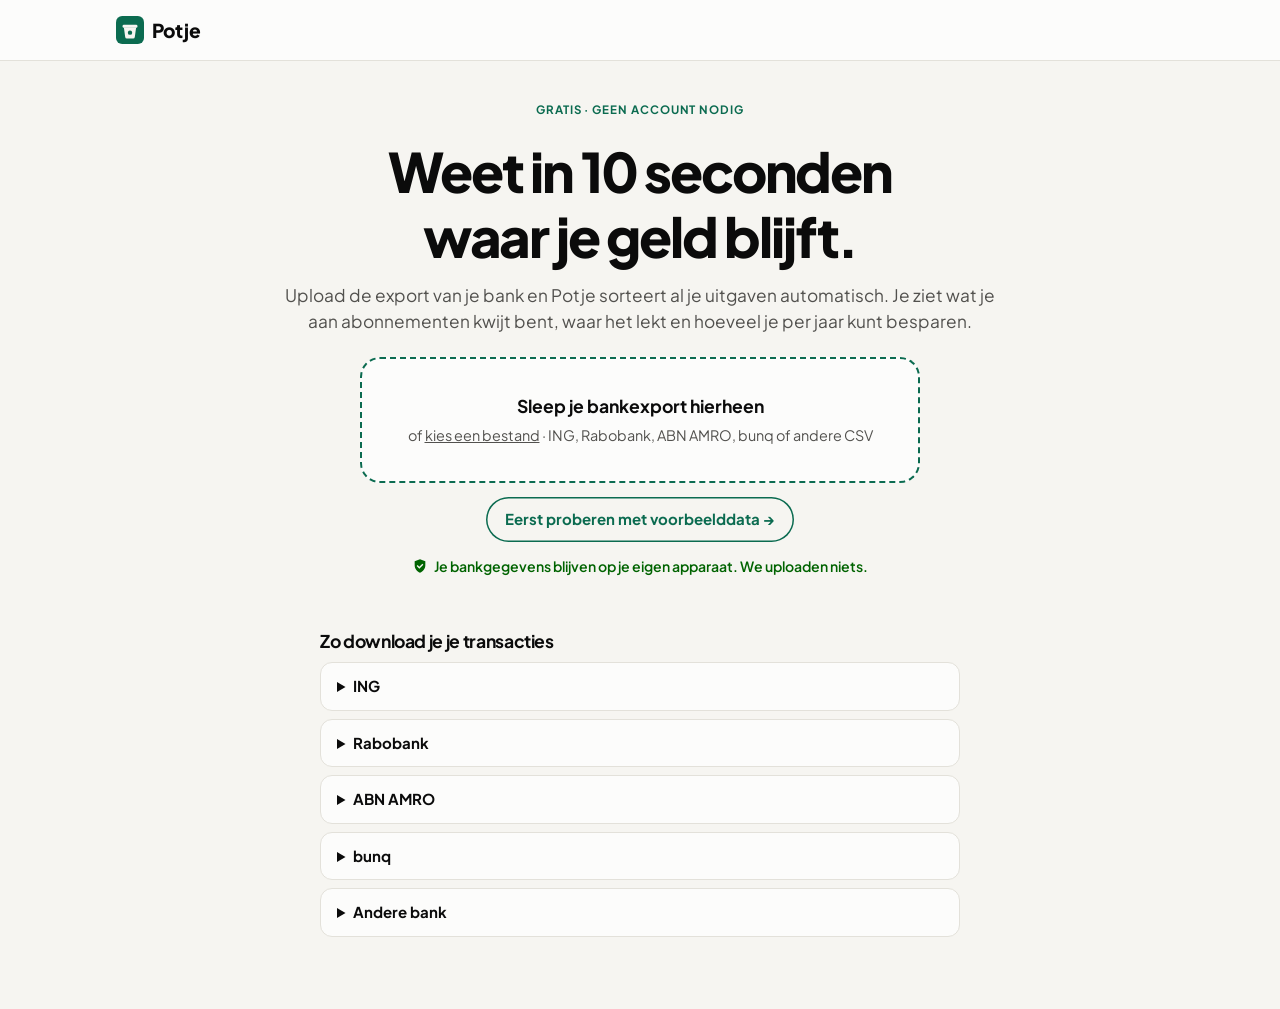
==== budgetapp/index.html @ 535c701e "Potje: budget-app MVP met bankimport, categorieën, vaste lasten, budgetten en bespaartips Draait vol" ====
<!doctype html>
<html lang="nl">
<head>
<meta charset="utf-8">
<meta name="viewport" content="width=device-width, initial-scale=1, viewport-fit=cover">
<title>Potje · Weet waar je geld blijft</title>
<meta name="description" content="Upload je bankexport en zie in 10 seconden waar je geld blijft, met elke week een concrete bespaartip. Je gegevens blijven op je eigen apparaat.">
<meta name="theme-color" content="#0b6b50">
<link rel="manifest" href="manifest.webmanifest">
<link rel="icon" href="icon.svg" type="image/svg+xml">
<link rel="apple-touch-icon" href="icon.svg">
<link rel="preconnect" href="https://fonts.googleapis.com">
<link rel="preconnect" href="https://fonts.gstatic.com" crossorigin>
<link href="https://fonts.googleapis.com/css2?family=Plus+Jakarta+Sans:wght@400;500;600;700;800&display=swap" rel="stylesheet">
<link rel="stylesheet" href="styles.css">
</head>
<body>
<div id="app"></div>
<div id="tooltip" role="status" aria-live="polite"></div>
<div id="toast" role="status" aria-live="polite"></div>
<input type="file" id="file" accept=".csv,.txt,.tab,text/csv,text/plain" multiple hidden>
<script src="js/parsers.js"></script>
<script src="js/categorize.js"></script>
<script src="js/sample.js"></script>
<script src="js/app.js"></script>
</body>
</html>
---- budgetapp/styles.css ----
:root {
  color-scheme: light;
  --bg: #f6f5f1;
  --surface: #fcfcfb;
  --surface-2: #f0efec;
  --border: #e3e1da;
  --text: #0b0b0b;
  --text-2: #52514e;
  --text-3: #75736d;
  --brand: #0b6b50;
  --brand-ink: #ffffff;
  --brand-soft: #e3f2ec;
  --series: #2a78d6;
  --series-current: #184f95;
  --track: #ecebe6;
  --good: #0ca30c;
  --good-text: #006300;
  --warning: #fab219;
  --warning-text: #8a5a00;
  --critical: #d03b3b;
  --critical-text: #b42323;
  --shadow: 0 1px 2px rgba(20, 20, 10, .05), 0 4px 16px rgba(20, 20, 10, .04);
  --radius: 16px;
}
@media (prefers-color-scheme: dark) {
  :root:not([data-theme="light"]) {
    color-scheme: dark;
    --bg: #121211; --surface: #1a1a19; --surface-2: #232321; --border: #2f2f2c;
    --text: #f0efec; --text-2: #c3c2b7; --text-3: #9b9a92;
    --brand: #3cc39a; --brand-ink: #0b1f18; --brand-soft: #173a2f;
    --series: #3987e5; --series-current: #86b6ef; --track: #2a2a27;
    --good-text: #4fd14f; --warning-text: #fab219; --critical-text: #f08080;
    --shadow: none;
  }
}
:root[data-theme="dark"] {
  color-scheme: dark;
  --bg: #121211; --surface: #1a1a19; --surface-2: #232321; --border: #2f2f2c;
  --text: #f0efec; --text-2: #c3c2b7; --text-3: #9b9a92;
  --brand: #3cc39a; --brand-ink: #0b1f18; --brand-soft: #173a2f;
  --series: #3987e5; --series-current: #86b6ef; --track: #2a2a27;
  --good-text: #4fd14f; --warning-text: #fab219; --critical-text: #f08080;
  --shadow: none;
}

* { box-sizing: border-box; }
html { -webkit-text-size-adjust: 100%; }
body {
  margin: 0; background: var(--bg); color: var(--text);
  font: 15px/1.5 "Plus Jakarta Sans", system-ui, -apple-system, "Segoe UI", sans-serif;
  -webkit-font-smoothing: antialiased;
}
h1, h2, h3 { margin: 0; line-height: 1.2; letter-spacing: -0.02em; }
h2 { font-size: 1.1rem; }
p { margin: 0 0 .5rem; }
button, input, select { font: inherit; color: inherit; }
button { cursor: pointer; }
:focus-visible { outline: 2px solid var(--series); outline-offset: 2px; border-radius: 6px; }
.sr { position: absolute; width: 1px; height: 1px; overflow: hidden; clip: rect(0 0 0 0); }
.wrap { max-width: 1080px; margin: 0 auto; padding: 0 16px; }
.muted { color: var(--text-2); }
.small { font-size: .85rem; }
.eyebrow { text-transform: uppercase; letter-spacing: .08em; font-size: .72rem; font-weight: 700; color: var(--brand); margin-bottom: .4rem; }

/* knoppen */
.btn { border: 0; background: var(--brand); color: var(--brand-ink); padding: .7rem 1.2rem; border-radius: 999px; font-weight: 700; }
.btn:hover { filter: brightness(1.08); }
.btn.small { padding: .45rem .9rem; font-size: .88rem; white-space: nowrap; }
.btn.ghost { background: transparent; color: var(--brand); box-shadow: inset 0 0 0 1.5px var(--brand); }
.link { background: none; border: 0; padding: 0; color: var(--brand); font-weight: 600; text-decoration: underline; text-underline-offset: 3px; }

/* topbar */
.topbar { background: var(--surface); border-bottom: 1px solid var(--border); position: sticky; top: 0; z-index: 10; }
.topbar > .wrap { display: flex; align-items: center; gap: 12px; height: 60px; }
.logo { display: flex; align-items: center; gap: 8px; font-weight: 800; font-size: 1.2rem; letter-spacing: -0.03em; margin-right: auto; }
.month-select select { border: 1px solid var(--border); background: var(--surface-2); border-radius: 999px; padding: .4rem .8rem; font-weight: 600; max-width: min(46vw, 230px); }
.tabs { display: flex; gap: 4px; overflow-x: auto; scrollbar-width: none; }
.tabs button { background: none; border: 0; padding: .7rem .8rem; font-weight: 600; color: var(--text-2); border-bottom: 2.5px solid transparent; white-space: nowrap; }
.tabs button.active { color: var(--text); border-bottom-color: var(--brand); }
.sample-bar { margin-top: 12px; background: var(--brand-soft); border-radius: 12px; padding: .6rem 1rem; font-size: .9rem; }

main.wrap { padding-top: 20px; padding-bottom: 24px; display: grid; gap: 16px; }
.card { background: var(--surface); border: 1px solid var(--border); border-radius: var(--radius); padding: 20px; box-shadow: var(--shadow); min-width: 0; }
.card-head { display: flex; justify-content: space-between; align-items: baseline; gap: 12px; flex-wrap: wrap; margin-bottom: 14px; }
.card-head .muted { font-size: .85rem; }
.grid2 { display: grid; grid-template-columns: 1.2fr 1fr; gap: 16px; }
@media (max-width: 820px) { .grid2 { grid-template-columns: 1fr; } }

/* stat tiles */
.stats { display: grid; grid-template-columns: repeat(4, 1fr); gap: 12px; }
@media (max-width: 820px) { .stats { grid-template-columns: repeat(2, 1fr); } }
.stat { background: var(--surface); border: 1px solid var(--border); border-radius: var(--radius); padding: 14px 16px; display: flex; flex-direction: column; gap: 2px; box-shadow: var(--shadow); min-width: 0; }
.stat-label { font-size: .82rem; color: var(--text-2); font-weight: 600; }
.stat-value { font-size: clamp(1.25rem, 4vw, 1.7rem); font-weight: 800; letter-spacing: -0.03em; font-variant-numeric: tabular-nums; }
.stat.neg .stat-value { color: var(--critical-text); }
.delta { font-size: .78rem; color: var(--text-3); }
.delta.good { color: var(--good-text); }
.delta.bad { color: var(--critical-text); }

/* tip */
.tip-hero, .tip { display: flex; gap: 20px; justify-content: space-between; align-items: center; }
.tip-hero { background: var(--brand-soft); border-color: transparent; }
.tip-hero h2 { font-size: 1.3rem; margin-bottom: .5rem; }
.tip-hero p, .tip p { color: var(--text-2); max-width: 62ch; }
.tip-action { font-weight: 700; color: var(--brand) !important; margin: .4rem 0 0; }
.tip-save { text-align: center; flex: none; display: flex; flex-direction: column; min-width: 110px; }
.tip-save strong { font-size: 1.6rem; font-weight: 800; letter-spacing: -0.03em; color: var(--brand); }
.tip-save strong.neg { color: var(--critical-text); }
.tip-save span { font-size: .8rem; color: var(--text-2); }
.urgent { box-shadow: inset 4px 0 0 var(--critical); }
.more-tips { justify-self: start; margin-top: -8px; background: none; border: 0; color: var(--brand); font-weight: 700; padding: 0; }
@media (max-width: 600px) { .tip-hero, .tip { flex-direction: column; align-items: flex-start; } .tip-save { text-align: left; } }

/* horizontale staven */
.hbars { list-style: none; margin: 0; padding: 0; display: grid; gap: 4px; }
.hbar { width: 100%; display: grid; grid-template-columns: minmax(90px, 38%) 1fr auto; align-items: center; gap: 10px; background: none; border: 0; padding: 6px 4px; border-radius: 8px; text-align: left; }
.hbar:hover { background: var(--surface-2); }
.hbar-label { font-size: .88rem; font-weight: 600; overflow: hidden; text-overflow: ellipsis; white-space: nowrap; }
.hbar-track { height: 14px; display: block; }
.hbar-fill { display: block; height: 100%; background: var(--series); border-radius: 0 4px 4px 0; }
.hbar-value { font-size: .88rem; font-variant-numeric: tabular-nums; color: var(--text-2); min-width: 56px; text-align: right; }
.hint { font-size: .78rem; color: var(--text-3); margin: 10px 0 0; }

/* kolommen */
.cols { display: flex; align-items: flex-end; height: 190px; border-bottom: 1px solid var(--border); margin-bottom: 26px; }
.col { height: 100%; display: flex; flex-direction: column; justify-content: flex-end; align-items: center; background: none; border: 0; padding: 0 5px; position: relative; }
.col-bar { width: 100%; max-width: 44px; background: var(--series); border-radius: 4px 4px 0 0; opacity: .55; }
.col:hover .col-bar { opacity: .8; }
.col.current .col-bar { opacity: 1; background: var(--series-current); }
.col-val { font-size: .78rem; font-weight: 700; margin-bottom: 4px; white-space: nowrap; min-height: 1.1em; }
.col-label { position: absolute; bottom: -22px; font-size: .78rem; color: var(--text-3); }
.col.current .col-label { color: var(--text); font-weight: 700; }

/* budgetten */
.sub { font-size: .95rem; margin: 6px 0 10px; }
.budgets { list-style: none; padding: 0; margin: 0 0 10px; display: grid; gap: 14px; }
.budget-row { display: flex; justify-content: space-between; gap: 8px; font-size: .88rem; font-weight: 600; margin-bottom: 5px; }
.budget-row .muted { font-weight: 500; }
.budget-track { height: 8px; background: var(--track); border-radius: 99px; overflow: hidden; }
.budget-fill { display: block; height: 100%; border-radius: 99px; }
.budget-fill.good { background: var(--good); }
.budget-fill.warning { background: var(--warning); }
.budget-fill.critical { background: var(--critical); }
.status { display: inline-flex; align-items: center; gap: 5px; font-size: .78rem; font-weight: 600; margin-top: 4px; }
.status i { font-style: normal; width: 15px; height: 15px; border-radius: 50%; display: inline-grid; place-items: center; font-size: .65rem; color: #fff; }
.status.good { color: var(--good-text); } .status.good i { background: var(--good); }
.status.warning { color: var(--warning-text); } .status.warning i { background: var(--warning); color: #3a2600; }
.status.critical { color: var(--critical-text); } .status.critical i { background: var(--critical); }
.nudge { background: var(--surface-2); border-radius: 12px; padding: 14px; display: flex; flex-direction: column; gap: 6px; align-items: flex-start; }
.nudge p { color: var(--text-2); font-size: .9rem; }
.budget-inputs { list-style: none; padding: 0; margin: 10px 0 0; display: grid; gap: 6px; }
.budget-inputs li { display: flex; justify-content: space-between; align-items: center; gap: 10px; padding: 6px 0; border-bottom: 1px solid var(--border); }
.budget-inputs label { font-weight: 600; font-size: .9rem; display: flex; flex-direction: column; }
.budget-inputs small { color: var(--text-3); font-weight: 500; }
.euro-input { display: flex; align-items: center; gap: 4px; background: var(--surface-2); border-radius: 10px; padding: 0 10px; border: 1px solid var(--border); }
.euro-input input { width: 84px; border: 0; background: none; padding: 8px 0; text-align: right; font-variant-numeric: tabular-nums; }
.euro-input input:focus { outline: none; }
.euro-input:focus-within { outline: 2px solid var(--series); }

/* vaste lasten */
.recurring { list-style: none; padding: 0; margin: 0; display: grid; grid-template-columns: repeat(auto-fill, minmax(240px, 1fr)); gap: 0 24px; }
.recurring li { display: flex; justify-content: space-between; gap: 10px; padding: 9px 0; border-bottom: 1px solid var(--border); font-size: .9rem; font-weight: 600; }
.recurring small { display: block; font-weight: 500; color: var(--text-3); font-size: .76rem; }
.recurring .amt { text-align: right; font-variant-numeric: tabular-nums; }

/* tips-pagina */
.tips-head h1 { font-size: clamp(1.5rem, 5vw, 2.2rem); margin-bottom: .4rem; }
.hl { color: var(--brand); }
.tips { list-style: none; padding: 0; margin: 0; display: grid; gap: 12px; }
.tip h2 { margin-bottom: .4rem; }
.tip.locked { filter: blur(5px); user-select: none; pointer-events: none; opacity: .7; }
.paywall { text-align: center; display: flex; flex-direction: column; align-items: center; gap: 10px; border: 2px solid var(--brand); }
.paywall h2 { font-size: 1.35rem; max-width: 30ch; }
.checks { list-style: none; padding: 0; margin: 4px 0; text-align: left; display: grid; gap: 6px; }
.checks li::before { content: "✓"; color: var(--brand); font-weight: 800; margin-right: 8px; }
.plans { display: flex; gap: 12px; flex-wrap: wrap; justify-content: center; margin: 6px 0; }
.plan { position: relative; background: var(--surface); border: 1.5px solid var(--border); border-radius: 14px; padding: 16px 26px; display: flex; flex-direction: column; min-width: 140px; }
.plan:first-child { border-color: var(--brand); background: var(--brand-soft); }
.plan strong { font-size: 1.5rem; font-weight: 800; }
.plan span { color: var(--text-2); font-size: .85rem; }
.plan .badge { position: absolute; top: -10px; left: 50%; transform: translateX(-50%); background: var(--brand); color: var(--brand-ink); font-size: .7rem; font-weight: 700; padding: 1px 8px; border-radius: 99px; white-space: nowrap; }

/* transacties */
.filters { display: flex; gap: 8px; flex-wrap: wrap; margin-bottom: 10px; }
.filters input, .filters select, .tx select { border: 1px solid var(--border); background: var(--surface-2); border-radius: 10px; padding: .5rem .7rem; }
.filters input { flex: 1 1 220px; min-width: 0; }
.filters select { flex: 0 1 220px; min-width: 0; }
.txlist { list-style: none; padding: 0; margin: 8px 0 0; }
.txdate { font-size: .78rem; font-weight: 700; color: var(--text-3); text-transform: capitalize; padding: 14px 0 4px; }
.tx { display: grid; grid-template-columns: 1fr minmax(0, 190px) auto; gap: 10px; align-items: center; padding: 8px 0; border-bottom: 1px solid var(--border); }
.tx-main { min-width: 0; display: flex; flex-direction: column; }
.tx-main strong { font-size: .92rem; white-space: nowrap; overflow: hidden; text-overflow: ellipsis; }
.tx-main small { color: var(--text-3); white-space: nowrap; overflow: hidden; text-overflow: ellipsis; }
.tx select { font-size: .82rem; padding: .3rem .4rem; width: 100%; }
.tx-amt { font-weight: 700; font-variant-numeric: tabular-nums; text-align: right; min-width: 84px; }
.tx-amt.pos { color: var(--good-text); }
@media (max-width: 600px) {
  .tx { grid-template-columns: 1fr auto; }
  .tx select { grid-column: 1 / -1; grid-row: 2; }
}

/* welkom */
.welcome { padding-top: 40px; }
.hero { text-align: center; display: flex; flex-direction: column; align-items: center; gap: 14px; padding: 20px 0 30px; }
.hero h1 { font-size: clamp(2rem, 7vw, 3.4rem); font-weight: 800; letter-spacing: -0.04em; max-width: 16ch; }
.lede { font-size: 1.08rem; color: var(--text-2); max-width: 56ch; }
.dropzone { width: 100%; max-width: 560px; border: 2px dashed var(--brand); background: var(--surface); border-radius: 20px; padding: 34px 20px; display: flex; flex-direction: column; gap: 6px; cursor: pointer; transition: background .15s; }
.dropzone:hover, body.dragging .dropzone { background: var(--brand-soft); }
.dropzone strong { font-size: 1.1rem; }
.dropzone span { color: var(--text-2); font-size: .9rem; }
.privacy { display: flex; align-items: center; gap: 6px; color: var(--good-text); font-size: .88rem; font-weight: 600; }
.how { max-width: 640px; margin: 0 auto 40px; width: 100%; }
.how h2 { margin-bottom: 10px; }
.how details { background: var(--surface); border: 1px solid var(--border); border-radius: 12px; padding: 12px 16px; margin-bottom: 8px; }
.how summary { font-weight: 700; cursor: pointer; }
.how details p { margin: 8px 0 0; color: var(--text-2); }

body.dragging::after { content: "Laat los om te importeren"; position: fixed; inset: 0; display: grid; place-items: center; background: rgba(11, 107, 80, .85); color: #fff; font-size: 1.4rem; font-weight: 800; z-index: 50; pointer-events: none; }

.foot { display: flex; justify-content: space-between; gap: 12px; flex-wrap: wrap; padding-bottom: 40px; font-size: .82rem; color: var(--text-3); }

/* tooltip & toast */
#tooltip { position: fixed; z-index: 60; pointer-events: none; background: var(--text); color: var(--bg); padding: 8px 10px; border-radius: 10px; font-size: .82rem; display: flex; flex-direction: column; opacity: 0; transition: opacity .1s; max-width: 240px; }
#tooltip.show { opacity: 1; }
#tooltip small { opacity: .75; }
#toast { position: fixed; left: 50%; bottom: 24px; transform: translate(-50%, 20px); background: var(--text); color: var(--bg); padding: 12px 18px; border-radius: 12px; font-weight: 600; font-size: .9rem; opacity: 0; transition: all .2s; z-index: 70; max-width: calc(100vw - 32px); pointer-events: none; }
#toast.show { opacity: 1; transform: translate(-50%, 0); }
#toast.error { background: var(--critical); color: #fff; }

@media (prefers-reduced-motion: reduce) { * { transition: none !important; } }

.partial-note { background: var(--surface-2); border-radius: 12px; padding: .6rem 1rem; font-size: .88rem; color: var(--text-2); margin: 0; }
@media (max-width: 600px) {
  .tabs button { padding: .7rem .55rem; font-size: .9rem; }
  .hbar { grid-template-columns: minmax(80px, 42%) 1fr auto; }
  .hbar-label { white-space: normal; line-height: 1.2; }
  .topbar > .wrap { gap: 8px; }
}
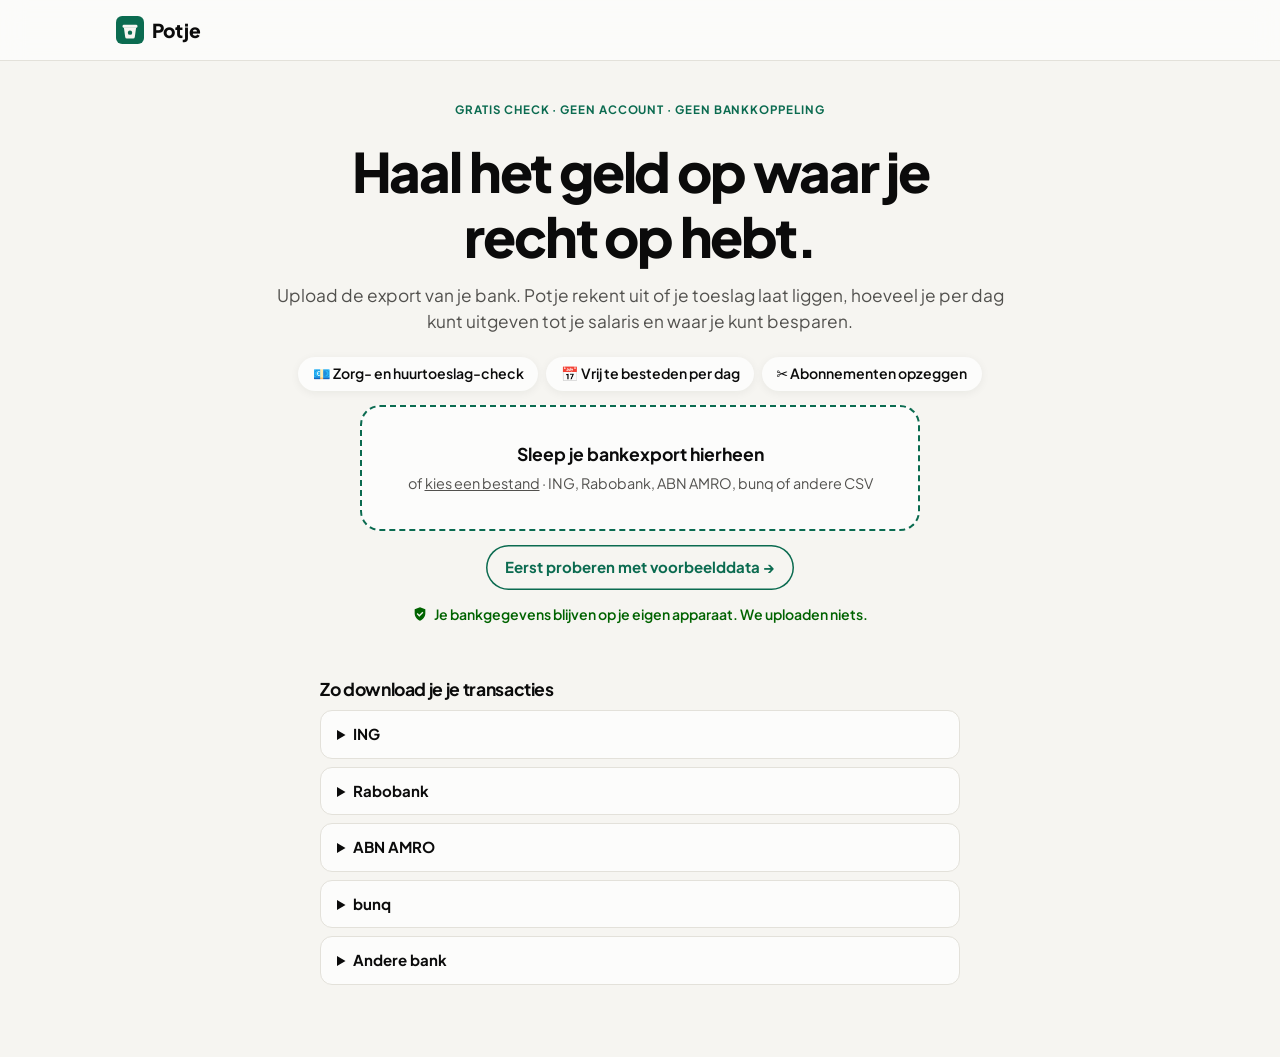
==== commit 8bdc9816: "Potje: geld-dat-je-laat-liggen-check (toeslagen 2026), vernieuwd mobiel-first ontwerp, eenmalig Potj" ====
--- a/budgetapp/index.html
+++ b/budgetapp/index.html
@@ -4,7 +4,7 @@
 <meta charset="utf-8">
 <meta name="viewport" content="width=device-width, initial-scale=1, viewport-fit=cover">
 <title>Potje · Weet waar je geld blijft</title>
-<meta name="description" content="Upload je bankexport en zie in 10 seconden waar je geld blijft, met elke week een concrete bespaartip. Je gegevens blijven op je eigen apparaat.">
+<meta name="description" content="Check in een minuut of je geld laat liggen, zoals zorgtoeslag of huurtoeslag, en zie waar je geld blijft. Je gegevens blijven op je eigen apparaat.">
 <meta name="theme-color" content="#0b6b50">
 <link rel="manifest" href="manifest.webmanifest">
 <link rel="icon" href="icon.svg" type="image/svg+xml">
@@ -22,6 +22,7 @@
 <script src="js/parsers.js"></script>
 <script src="js/categorize.js"></script>
 <script src="js/sample.js"></script>
+<script src="js/regelingen.js"></script>
 <script src="js/app.js"></script>
 </body>
 </html>
--- a/budgetapp/styles.css
+++ b/budgetapp/styles.css
@@ -236,3 +236,152 @@
   .hbar-label { white-space: normal; line-height: 1.2; }
   .topbar > .wrap { gap: 8px; }
 }
+
+/* nu: vrij te besteden + bespaarteller */
+.now-row { display: grid; grid-template-columns: 1.6fr 1fr; gap: 16px; }
+@media (max-width: 820px) { .now-row { grid-template-columns: 1fr; } }
+.big { font-size: clamp(2rem, 7vw, 2.6rem); font-weight: 800; letter-spacing: -0.04em; line-height: 1.1; margin: 0 0 .3rem; font-variant-numeric: tabular-nums; }
+.big span { font-size: 1rem; font-weight: 600; color: var(--text-2); letter-spacing: 0; }
+.big.neg { color: var(--critical-text); }
+.big.zero { color: var(--text-3); }
+.forecast { border-top: 4px solid var(--brand); }
+.forecast.short { border-top-color: var(--critical); }
+.forecast p { color: var(--text-2); }
+.forecast p strong { color: var(--text); }
+.counter .big { color: var(--brand); }
+.good-text { color: var(--good-text); font-weight: 600; }
+.calc { margin-top: 6px; font-size: .85rem; }
+.calc summary { cursor: pointer; color: var(--brand); font-weight: 600; }
+.calc dl { display: grid; grid-template-columns: 1fr auto; gap: 4px 16px; margin: 10px 0 0; }
+.calc dt { color: var(--text-2); }
+.calc dd { margin: 0; text-align: right; font-variant-numeric: tabular-nums; }
+.calc .total { font-weight: 700; color: var(--text); border-top: 1px solid var(--border); padding-top: 4px; }
+.asof { font-size: .78rem; color: var(--text-3) !important; margin: 8px 0 0; }
+.asof.stale { color: var(--warning-text) !important; }
+.section-title { font-size: 1.05rem; margin: 6px 0 -6px; text-transform: capitalize; }
+
+/* chips & acties */
+.chip { display: inline-flex; align-items: center; gap: 4px; background: var(--surface); border: 1.5px solid var(--border); color: var(--text); border-radius: 999px; padding: .3rem .8rem; font-size: .82rem; font-weight: 600; text-decoration: none; cursor: pointer; }
+.chip:hover { border-color: var(--brand); color: var(--brand); }
+.chip.on { background: var(--brand); border-color: var(--brand); color: var(--brand-ink); }
+.tip-hero .chip, .tip .chip { margin-top: 10px; }
+.tip.is-done { opacity: .75; }
+.tip .status { margin: 0 0 6px; }
+.recurring li { flex-direction: column; align-items: stretch; gap: 6px; }
+.rec-top { display: flex; justify-content: space-between; gap: 10px; }
+.rec-actions { display: flex; gap: 6px; flex-wrap: wrap; align-items: center; }
+.recurring li.cancelled .rec-top { color: var(--text-3); text-decoration: line-through; }
+.link.small { font-size: .78rem; }
+.forecast p.big { color: var(--text); }
+.forecast p.big.neg { color: var(--critical-text); }
+@media (max-width: 600px) {
+  .logo { font-size: 1.05rem; }
+  .month-select select { max-width: 40vw; font-size: .85rem; padding: .35rem .6rem; }
+  [data-act="upload"].btn.small { padding: .4rem .7rem; font-size: .82rem; }
+}
+
+/* ═════════ Visuele vernieuwing ═════════ */
+:root { --radius: 20px; --hero-a: #0b6b50; --hero-b: #13a07a; --cat-bg: #eef3f0; }
+@media (prefers-color-scheme: dark) { :root:not([data-theme="light"]) { --hero-a: #0d4f3d; --hero-b: #128263; --cat-bg: #232a27; } }
+:root[data-theme="dark"] { --hero-a: #0d4f3d; --hero-b: #128263; --cat-bg: #232a27; }
+
+body { background: var(--bg); }
+.card { border-radius: var(--radius); border-color: transparent; box-shadow: 0 1px 2px rgba(20,30,25,.04), 0 8px 24px rgba(20,30,25,.06); }
+.stat { border-color: transparent; box-shadow: 0 1px 2px rgba(20,30,25,.04), 0 8px 24px rgba(20,30,25,.06); border-radius: 18px; }
+@media (prefers-color-scheme: dark) { :root:not([data-theme="light"]) .card, :root:not([data-theme="light"]) .stat { border-color: var(--border); box-shadow: none; } }
+.topbar { background: color-mix(in srgb, var(--surface) 88%, transparent); backdrop-filter: saturate(1.4) blur(12px); -webkit-backdrop-filter: saturate(1.4) blur(12px); }
+.tabs button.tab { display: inline-flex; align-items: center; gap: 6px; }
+.tabs button.tab svg { width: 18px; height: 18px; }
+
+/* hero-kaart */
+.hero-card { position: relative; overflow: hidden; border-radius: 24px; padding: 24px; color: #fff;
+  background: radial-gradient(120% 140% at 100% 0%, rgba(255,255,255,.18) 0, rgba(255,255,255,0) 45%), linear-gradient(135deg, var(--hero-a), var(--hero-b));
+  display: flex; align-items: flex-end; justify-content: space-between; gap: 18px; box-shadow: 0 12px 32px rgba(11,107,80,.28); }
+.hero-card::after { content: ""; position: absolute; right: -60px; bottom: -80px; width: 240px; height: 240px; border-radius: 50%; background: rgba(255,255,255,.07); pointer-events: none; }
+.hero-card.calm { background: linear-gradient(135deg, #2c4a6e, #3f6e9c); box-shadow: 0 12px 32px rgba(44,74,110,.25); }
+.hero-card h2 { font-size: 1.35rem; margin: 2px 0 6px; max-width: 26ch; }
+.hero-card p { color: rgba(255,255,255,.88); margin: 0; max-width: 54ch; }
+.hero-eyebrow { text-transform: uppercase; letter-spacing: .08em; font-size: .72rem; font-weight: 700; color: rgba(255,255,255,.8) !important; margin-bottom: 4px !important; }
+.hero-amount { font-size: clamp(2.4rem, 9vw, 3.4rem); font-weight: 800; letter-spacing: -0.04em; line-height: 1.05; color: #fff !important; margin: 4px 0 6px !important; font-variant-numeric: tabular-nums; }
+.hero-amount span { font-size: 1rem; font-weight: 600; letter-spacing: 0; opacity: .85; }
+.btn.light { background: #fff; color: var(--hero-a); white-space: nowrap; position: relative; z-index: 1; box-shadow: 0 4px 14px rgba(0,0,0,.12); }
+.btn.big-btn { padding: .9rem 1.4rem; font-size: 1rem; width: 100%; max-width: 420px; }
+@media (max-width: 600px) { .hero-card { flex-direction: column; align-items: stretch; padding: 20px; } .hero-card .btn { text-align: center; } }
+
+/* categorie-iconen en avatars */
+.cat-ico { width: 30px; height: 30px; flex: none; border-radius: 10px; background: var(--cat-bg); display: inline-grid; place-items: center; font-size: 15px; }
+.hbar { grid-template-columns: minmax(130px, 40%) 1fr auto; }
+.hbar-label { display: flex; align-items: center; gap: 10px; }
+.hbar-label > span:last-child { overflow: hidden; text-overflow: ellipsis; }
+.hbar-track { height: 10px; background: var(--track); border-radius: 99px; overflow: hidden; }
+.hbar-fill { border-radius: 99px; }
+.avatar { --h: 158; width: 36px; height: 36px; flex: none; border-radius: 12px; display: inline-grid; place-items: center; font-size: .78rem; font-weight: 800; letter-spacing: .02em;
+  background: hsl(var(--h) 55% 92%); color: hsl(var(--h) 60% 28%); }
+@media (prefers-color-scheme: dark) { :root:not([data-theme="light"]) .avatar { background: hsl(var(--h) 30% 22%); color: hsl(var(--h) 60% 80%); } }
+:root[data-theme="dark"] .avatar { background: hsl(var(--h) 30% 22%); color: hsl(var(--h) 60% 80%); }
+.rec-top { align-items: center; }
+.rec-name { flex: 1; min-width: 0; }
+.recurring li { padding: 12px 0; }
+.tx { grid-template-columns: auto 1fr minmax(0, 180px) auto; }
+@media (max-width: 600px) {
+  .tx { grid-template-columns: auto 1fr auto; }
+  .tx select { grid-column: 2 / -1; grid-row: 2; }
+  .hbar { grid-template-columns: minmax(118px, 46%) 1fr auto; }
+}
+
+/* geld-check */
+.check-intro h1 { font-size: clamp(1.6rem, 6vw, 2.3rem); margin: 4px 0 8px; max-width: 22ch; }
+.check-form { display: grid; gap: 20px; }
+.check-form fieldset { border: 0; padding: 0; margin: 0; display: grid; gap: 8px; }
+.check-form legend, .field { font-weight: 700; font-size: .95rem; }
+.field { display: grid; gap: 8px; }
+.field-row { display: grid; grid-template-columns: 1fr 1fr; gap: 16px; }
+@media (max-width: 600px) { .field-row { grid-template-columns: 1fr; } }
+.check-form .hint { font-weight: 500; margin: 0; font-size: .8rem; color: var(--text-3); }
+.check-form .euro-input { max-width: 260px; }
+.check-form .euro-input input { width: 100%; text-align: left; font-size: 1.05rem; }
+.plain-input { border: 1px solid var(--border); background: var(--surface-2); border-radius: 10px; padding: .6rem .8rem; font-size: 1rem; max-width: 260px; }
+.seg { display: inline-flex; gap: 6px; flex-wrap: wrap; }
+.seg.col { display: grid; }
+.seg label { cursor: pointer; }
+.seg input { position: absolute; opacity: 0; pointer-events: none; }
+.seg span { display: inline-block; padding: .55rem 1rem; border-radius: 12px; border: 1.5px solid var(--border); background: var(--surface); font-weight: 600; font-size: .92rem; }
+.seg input:checked + span { border-color: var(--brand); background: var(--brand-soft); color: var(--brand); }
+.seg input:focus-visible + span { outline: 2px solid var(--series); outline-offset: 2px; }
+.regelingen { list-style: none; padding: 0; margin: 0; display: grid; gap: 12px; }
+.reg-head { display: flex; justify-content: space-between; align-items: flex-start; gap: 12px; margin-bottom: 6px; }
+.reg-amount { text-align: right; font-size: 1.6rem; font-weight: 800; color: var(--brand); letter-spacing: -0.03em; display: flex; flex-direction: column; line-height: 1.1; }
+.reg-amount span { font-size: .75rem; font-weight: 600; color: var(--text-3); letter-spacing: 0; }
+.reg-amount.blur { filter: blur(6px); user-select: none; }
+.reg.yes { border-left: 5px solid var(--brand); }
+.reg.asked { opacity: .8; }
+.reg.no, .reg.done { box-shadow: none; background: var(--surface-2); }
+.reg p { color: var(--text-2); }
+.reg .how { color: var(--text); }
+.reg .rec-actions { margin-top: 12px; }
+.disclaimer { font-size: .78rem; color: var(--text-3); max-width: 70ch; }
+
+/* welkom */
+.proof { list-style: none; padding: 0; margin: 0; display: flex; gap: 8px; flex-wrap: wrap; justify-content: center; }
+.proof li { background: var(--surface); border-radius: 99px; padding: .4rem .9rem; font-size: .88rem; font-weight: 600; box-shadow: 0 2px 10px rgba(20,30,25,.06); }
+.hero h1 { max-width: 18ch; }
+
+/* importknop + onderbalk op mobiel */
+.import-btn { display: inline-flex; align-items: center; gap: 4px; }
+.bottombar { display: none; }
+@media (max-width: 720px) {
+  .topbar > .tabs { display: none; }
+  .import-label { display: none; }
+  .import-btn { width: 38px; height: 38px; padding: 0 !important; justify-content: center; font-size: 1.2rem !important; }
+  .bottombar { display: grid; grid-template-columns: repeat(5, 1fr); position: fixed; left: 0; right: 0; bottom: 0; z-index: 20;
+    background: color-mix(in srgb, var(--surface) 92%, transparent); backdrop-filter: blur(14px); -webkit-backdrop-filter: blur(14px);
+    border-top: 1px solid var(--border); padding: 6px 4px calc(6px + env(safe-area-inset-bottom)); }
+  .bottombar .bb { background: none; border: 0; display: flex; flex-direction: column; align-items: center; gap: 2px; font-size: .68rem; font-weight: 600; color: var(--text-3); padding: 4px 0; }
+  .bottombar .bb.active { color: var(--brand); }
+  .bottombar .bb.active svg { stroke-width: 2.3; }
+  .foot { padding-bottom: 96px; }
+  #toast { bottom: calc(84px + env(safe-area-inset-bottom)); }
+  .stats { gap: 10px; }
+  .stat { padding: 12px 14px; }
+  main.wrap { gap: 14px; padding-top: 14px; }
+}
